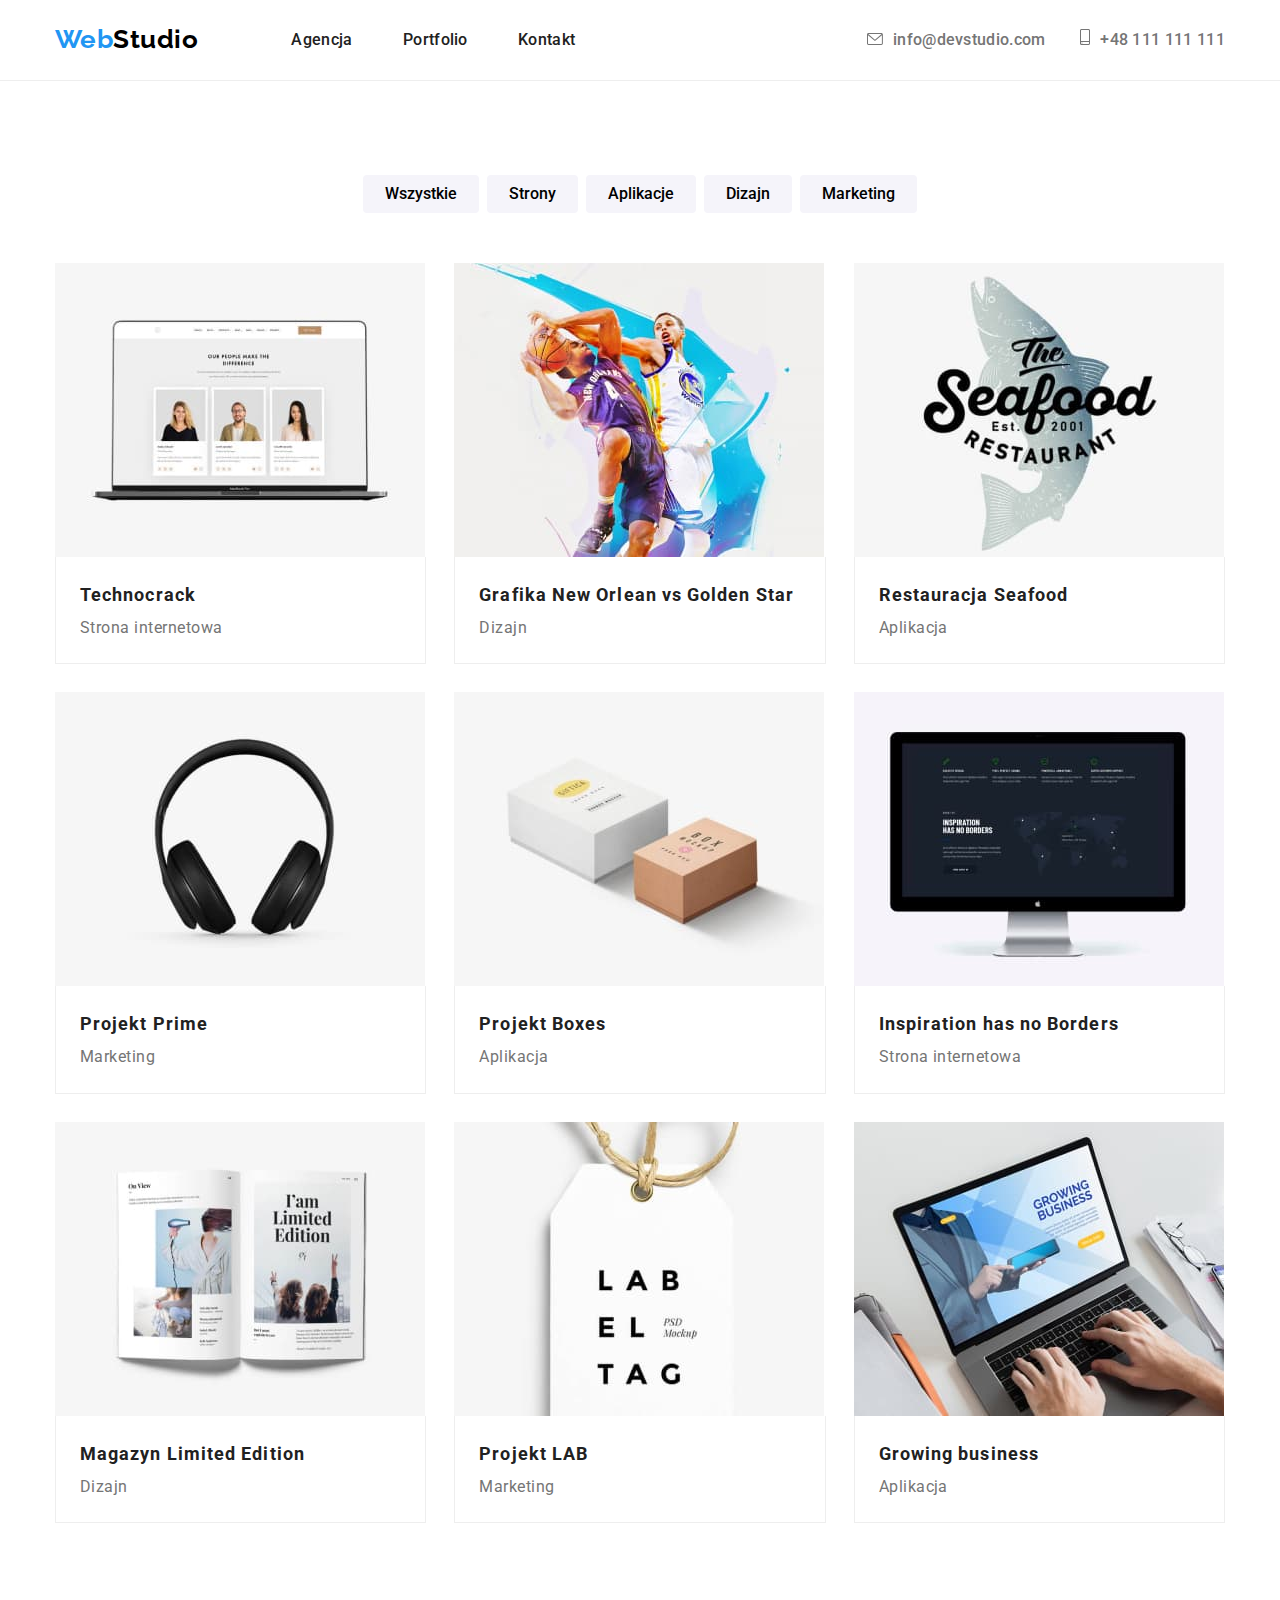
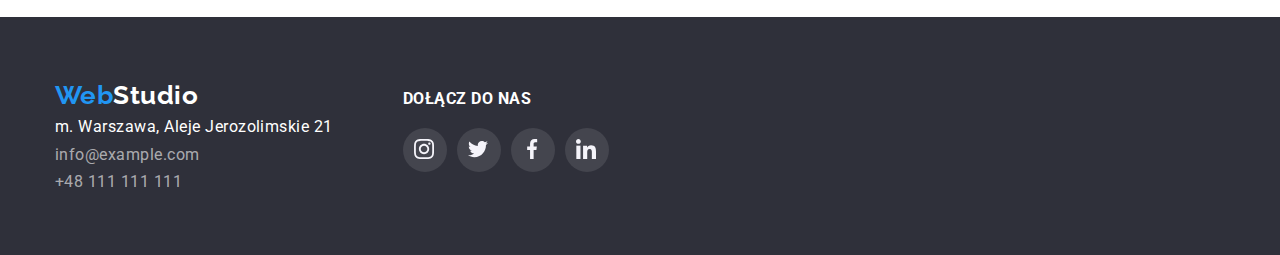
==== portfolio.html @ 818504dd "import plików" ====
<!DOCTYPE html>
<html lang="pl">
  <head>
    <meta charset="utf-8" />
    <meta
      name="portfolio"
      content="Projekty graficzne dla różnych produktów."
    />
    <title>WebStudio</title>
    <link rel="stylesheet" href="./css/modern-normalize.css" />
    <link rel="stylesheet" href="./css/styles.css" />
    <link rel="preconnect" href="https://fonts.googleapis.com" />
    <link rel="preconnect" href="https://fonts.gstatic.com" crossorigin />
    <link
      href="https://fonts.googleapis.com/css2?family=Raleway:wght@700&family=Roboto:wght@400;500;700;900&display=swap"
      rel="stylesheet"
    />
  </head>
  <body>
    <header>
      <div class="container">
        <div class="page-header">
          <div class="navigation-bar">
            <a class="logo" href="./index.html"
              ><span class="highlight">Web</span>Studio</a
            >
            <nav class="navigation">
              <a href="#" class="link">Agencja</a>
              <a href="./portfolio.html" class="link">Portfolio</a>
              <a href="#" class="link">Kontakt</a>
            </nav>
          </div>
          <div class="contact-header">
            <a href="mailto:info@devstudio.com" class="contact">
              <svg class="header-icons" width="16" height="12">
                <use href="./images/icons.svg#icon-envelope"></use></svg
              >info@devstudio.com</a
            >

            <a href="tel:+48111111111" class="contact"
              ><svg class="header-icons" width="10" height="16">
                <use href="./images/icons.svg#icon-smartphone"></use></svg
              >+48 111 111 111</a
            >
          </div>
        </div>
      </div>
    </header>
    <main>
      <section class="section">
        <div class="container">
          <ul class="category-buttons">
            <li><button type="button" class="button">Wszystkie</button></li>
            <li><button type="button" class="button">Strony</button></li>
            <li><button type="button" class="button">Aplikacje</button></li>
            <li><button type="button" class="button">Dizajn</button></li>
            <li><button type="button" class="button">Marketing</button></li>
          </ul>
          <div class="items">
            <figure class="item-box">
              <img
                class="item-image"
                src="images/technocrack-website.jpg"
                alt="Widok strony internetowej Technocrack."
                width="370"
                height="294"
              />
              <figcaption class="portfolio-title">
                <h3 class="portfolio-name">Technocrack</h3>
                <p class="portfolio-type">Strona internetowa</p>
              </figcaption>
            </figure>
            <figure class="item-box">
              <img
                class="item-image"
                src="images/basketball-graphics.jpg"
                alt="Zdjęcie dwóch koszykarzy"
                width="370"
                height="294"
              />
              <figcaption class="portfolio-title">
                <h3 class="portfolio-name">
                  Grafika New Orlean vs Golden Star
                </h3>
                <p class="portfolio-type">Dizajn</p>
              </figcaption>
            </figure>
            <figure class="item-box">
              <img
                class="item-image"
                src="images/seafood-logo.jpg"
                alt="Logo The Seafood Restaurant"
                width="370"
                height="294"
              />
              <figcaption class="portfolio-title">
                <h3 class="portfolio-name">Restauracja Seafood</h3>
                <p class="portfolio-type">Aplikacja</p>
              </figcaption>
            </figure>
            <figure class="item-box">
              <img
                class="item-image"
                src="images/headphones.jpg"
                alt="Zdjęcie słuchawek nausznych."
                width="370"
                height="294"
              />
              <figcaption class="portfolio-title">
                <h3 class="portfolio-name">Projekt Prime</h3>
                <p class="portfolio-type">Marketing</p>
              </figcaption>
            </figure>
            <figure class="item-box">
              <img
                class="item-image"
                src="images/projekt-boxes.jpg"
                alt="Zdjęcie pudełek."
                width="370"
                height="294"
              />
              <figcaption class="portfolio-title">
                <h3 class="portfolio-name">Projekt Boxes</h3>
                <p class="portfolio-type">Aplikacja</p>
              </figcaption>
            </figure>
            <figure class="item-box">
              <img
                class="item-image"
                src="images/no-borders-inspirations.jpg"
                alt="Widok strony internetowej Inspiration has no Borders."
                width="370"
                height="294"
              />
              <figcaption class="portfolio-title">
                <h3 class="portfolio-name">Inspiration has no Borders</h3>
                <p class="portfolio-type">Strona internetowa</p>
              </figcaption>
            </figure>
            <figure class="item-box">
              <img
                class="item-image"
                src="images/limited-edition-magazine.jpg"
                alt="Zdjęcie magazynu Limited Edition."
                width="370"
                height="294"
              />
              <figcaption class="portfolio-title">
                <h3 class="portfolio-name">Magazyn Limited Edition</h3>
                <p class="portfolio-type">Dizajn</p>
              </figcaption>
            </figure>
            <figure class="item-box">
              <img
                class="item-image"
                src="images/projekt-lab.jpg"
                alt="Zdjęcie etykiety."
                width="370"
                height="294"
              />
              <figcaption class="portfolio-title">
                <h3 class="portfolio-name">Projekt LAB</h3>
                <p class="portfolio-type">Marketing</p>
              </figcaption>
            </figure>
            <figure class="item-box">
              <img
                class="item-image"
                src="images/growing-business.jpg"
                alt="Widok aplikacji Growing business"
                width="370"
                height="294"
              />
              <figcaption class="portfolio-title">
                <h3 class="portfolio-name">Growing business</h3>
                <p class="portfolio-type">Aplikacja</p>
              </figcaption>
            </figure>
          </div>
        </div>
      </section>
    </main>
    <footer class="footer">
      <div class="container">
        <div class="footer-section">
          <div class="data">
            <p class="logo-footer"><span class="highlight">Web</span>Studio</p>
            <address class="address">
              m. Warszawa, Aleje Jerozolimskie 21 <br />
              <a href="mailto:info@example.com" class="contact-footer"
                >info@example.com</a
              >
              <br />
              <a href="tel:+48111111111" class="contact-footer"
                >+48 111 111 111</a
              >
            </address>
          </div>
          <div class="social-media">
            <p class="sm-text">DOŁĄCZ DO NAS</p>
            <div class="sm-icons-panel">
              <a href="#" class="sm-icon-frame">
                <svg class="sm-icons" width="20" height="20">
                  <use href="./images/icons.svg#icon-instagram-2"></use>
                </svg>
              </a>
              <a href="#" class="sm-icon-frame">
                <svg class="sm-icons" width="20" height="20">
                  <use href="./images/icons.svg#icon-twitter-1"></use>
                </svg>
              </a>
              <a href="#" class="sm-icon-frame">
                <svg class="sm-icons" width="20" height="20">
                  <use href="./images/icons.svg#icon-facebook-1"></use>
                </svg>
              </a>
              <a href="#" class="sm-icon-frame">
                <svg class="sm-icons" width="20" height="20">
                  <use href="./images/icons.svg#icon-linkedin-1"></use>
                </svg>
              </a>
            </div>
          </div>
        </div>
      </div>
    </footer>
  </body>
</html>
---- css/styles.css ----
:root {
  --highlights: #2196f3;
  --titles: #212121;
  --logo: #000000;
  --mainandaddress: #ffffff;
  --dark-grey: #2f303a;
  --cream: #f5f4fa;
  --light-grey: #757575;
}

h1,
h2,
h3,
p,
ul,
figure {
  margin: 0;
}

ul {
  padding: 0;
  list-style: none;
}

a {
  color: inherit;
  text-decoration: none;
}

img {
  display: block;
}

body {
  font-family: "Roboto", "Montserrat", "Open Sans", "Arial", sans-serif;
  color: var(--titles);
  letter-spacing: 0.03em;
  margin: 0;
}

.section {
  padding-top: 94px;
  padding-bottom: 94px;
}

.container {
  max-width: 1200px;
  padding-left: 15px;
  padding-right: 15px;
  margin: 0 auto;
}

.logo {
  font-weight: 700;
  font-size: 26px;
  color: var(--logo);
  font-family: "Raleway", sans-serif;
  line-height: 1.2;
  margin-right: 93px;
}
.highlight {
  color: var(--highlights);
}
.navigation {
  font-weight: 500;
  line-height: 1.2;
  letter-spacing: 0.02em;
}

.link:not(:last-child) {
  margin-right: 46px;
}

.link:focus,
.link:active,
.link:hover {
  color: var(--highlights);
}

.contact {
  font-weight: 500;
  color: var(--light-grey);
  line-height: 1.2;
  letter-spacing: 0.02em;
  fill: var(--light-grey);
}

.contact:last-child {
  margin-left: 30px;
}

.contact:focus,
.contact:active,
.contact:hover {
  color: var(--highlights);
  fill: var(--highlights);
}

.main-section {
  background-image: linear-gradient(
      to top,
      rgba(47, 48, 58, 0.4),
      rgba(47, 48, 58, 0.4)
    ),
    url("../images/background-image.jpg");

  background-color: var(--dark-grey);
  background-repeat: no-repeat;
  background-size: contain;
  background-position: 50% 50%;
  display: flex;
  flex-direction: column;
  align-items: center;
  justify-content: center;
  padding-top: 200px;
  padding-bottom: 200px;
}

.main-text {
  font-weight: 900;
  font-size: 44px;
  color: var(--mainandaddress);
  line-height: 1.4;
  text-align: center;
  letter-spacing: 0.06em;
  margin-bottom: 30px;
}

.main-button {
  background-color: var(--highlights);
  color: var(--mainandaddress);
  font-weight: 700;
  font-size: 16px;
  cursor: pointer;
  line-height: 1.9;
  letter-spacing: 0.06em;
  padding-top: 10px;
  padding-bottom: 10px;
  padding-left: 42px;
  padding-right: 41px;
  text-align: center;
  border-radius: 4px;
  border: 0;
  box-shadow: 0px 4px 4px rgba(0, 0, 0, 0.15);
}

.category-buttons {
  display: flex;
  justify-content: center;
  align-items: center;
  gap: 8px;
  margin-bottom: 50px;
}
.category-buttons:focus {
  color: var(--highlights);
}

.button {
  font-weight: 500;
  font-size: 16px;
  cursor: pointer;
  line-height: 1.6;
  padding-left: 22px;
  padding-right: 22px;
  padding-top: 6px;
  padding-bottom: 6px;
  border-radius: 4px;
  background-color: var(--cream);
  border: 0;
}

.button:focus,
.button:active,
.button:hover {
  background-color: var(--highlights);
  color: var(--mainandaddress);
  box-shadow: 0px 3px 1px rgba(0, 0, 0, 0.1), 0px 1px 2px rgba(0, 0, 0, 0.08),
    0px 2px 2px rgba(0, 0, 0, 0.12);
}

.footer {
  background-color: var(--dark-grey);
  padding-top: 60px;
  padding-bottom: 60px;
}
.logo-footer {
  font-family: "Raleway", sans-serif;
  font-weight: 700;
  font-size: 26px;
  color: var(--mainandaddress);
  line-height: 1.4;
}
.address {
  color: var(--mainandaddress);
  line-height: 1.7;
  font-style: normal;
}

.contact-footer {
  color: rgba(255, 255, 255, 60%);
}

.contact-footer:focus,
.contact-footer:active {
  color: var(--highlights);
}

.title {
  line-height: 1.2;
  margin-bottom: 10px;
  font-size: 14px;
}

.text {
  color: var(--light-grey);
  font-size: 14px;
  line-height: 1.7;
}

.section-title {
  font-weight: 700;
  font-size: 36px;
  line-height: 1.2;
  text-align: center;
  margin-bottom: 50px;
}

.addition {
  padding-top: 0;
}
.section-title-backgroundsection {
  background-color: var(--cream);
}

.name-card {
  background-color: var(--mainandaddress);
  text-align: center;
  width: 270px;
  padding-top: 30px;
  padding-bottom: 30px;
  border-bottom-right-radius: 4px;
  border-bottom-left-radius: 4px;
}

.name {
  font-weight: 500;
  font-size: 16px;
  line-height: 1.2;
}

.job {
  font-weight: 400;
  color: var(--light-grey);
  margin-block-start: 0;
  margin-block-end: 0;
  margin-top: 10px;
  margin-bottom: 16px;
}

.portfolio-title {
  padding-top: 20px;
  padding-bottom: 20px;
  padding-left: 24px;
  padding-right: 24px;
  border-left: 1px solid #eeeeee;
  border-bottom: 1px solid #eeeeee;
  border-right: 1px solid #eeeeee;
}

.portfolio-name {
  font-weight: 700;
  font-size: 18px;
  line-height: 2;
  letter-spacing: 0.06em;
}

.portfolio-type {
  font-size: 16px;
  color: var(--light-grey);
  line-height: 1.9;
  font-weight: 400;
}

.page-header {
  display: flex;
  justify-content: space-between;
  padding-bottom: 25px;
  padding-top: 24px;
  align-items: center;
}

.navigation-bar {
  display: flex;
  align-items: center;
}

.section-one {
  display: flex;
  flex-wrap: nowrap;
  gap: 30px;
}

.image {
  flex-basis: calc((100% - 60px) / 3);
}

.section-two {
  display: flex;
  gap: 30px;
}

.team-card {
  flex-basis: calc((100% - 90px) / 4);
  box-shadow: 0px 1px 3px rgba(0, 0, 0, 0.12), 0px 1px 1px rgba(0, 0, 0, 0.14),
    0px 2px 1px rgba(0, 0, 0, 0.2);
  border-radius: 0px 0px 4px 4px;
}

.items {
  display: flex;
  flex-wrap: wrap;
  gap: 28px;
}

.item-box {
  flex-basis: calc((100% - 56px) / 3);
  margin: 0;
}

.item-box:hover {
  box-shadow: 0px 1px 1px rgba(0, 0, 0, 0.12), 0px 4px 4px rgba(0, 0, 0, 0.06),
    1px 4px 6px rgba(0, 0, 0, 0.16);
}

header {
  border-bottom: 1px solid #eeeeee;
}

.title-list {
  display: flex;
  gap: 30px;
}

.title-list-item {
  flex-basis: calc((100% - 90px) / 4);
}

.header-icons {
  margin-right: 10px;
}

.data {
  margin-right: 70px;
}
.footer-section {
  display: flex;
  align-items: baseline;
}

.sm-text {
  color: var(--mainandaddress);
  font-weight: 700;
  margin-bottom: 20px;
}

.sm-icons-panel {
  fill: var(--mainandaddress);
  display: flex;
  gap: 10px;
}

.title-icons {
  padding-top: 25px;
  padding-bottom: 25px;
}

.title-picture {
  background-color: var(--cream);
  border-radius: 4px;
  margin-bottom: 30px;
}

.sm-icons {
  fill: #f5f4fa;
}

.sm-icon-frame {
  width: 44px;
  height: 44px;
  border-radius: 50%;
  background-color: rgba(255, 255, 255, 0.1);
  padding: 11px;
}

.sm-icon-frame:hover,
.sm-icon-frame:active,
.sm-icon-frame:focus {
  background-color: var(--highlights);
}

.customer-box {
  display: flex;
  gap: 30px;
}
.customer-icons {
  fill: #afb1b8;
  padding-top: 17.1px;
  padding-bottom: 14.25px;
}

.customers-picture {
  border: 1px solid #afb1b8;
  border-radius: 4px;
  flex-basis: calc((100% - 150px) / 6);
}

.customers-picture:hover,
.customers-picture:active,
.customers-picture:focus,
.customer-icons:hover,
.customer-icons:active,
.customer-icons:focus {
  border-color: var(--highlights);
  fill: var(--highlights);
}

.team-sm {
  display: flex;
  gap: 10px;
  justify-content: center;
}

.team-sm-icon-frame {
  width: 44px;
  height: 44px;
  border-radius: 50%;
  padding: 11px;
}

.team-sm-icons {
  fill: #afb1b8;
}

.team-sm-icon-frame:hover,
.team-sm-icon-frame:focus,
.team-sm-icon-frame:hover .team-sm-icons,
.team-sm-icon-frame:focus .team-sm-icons {
  background-color: var(--highlights);
  fill: var(--mainandaddress);
}
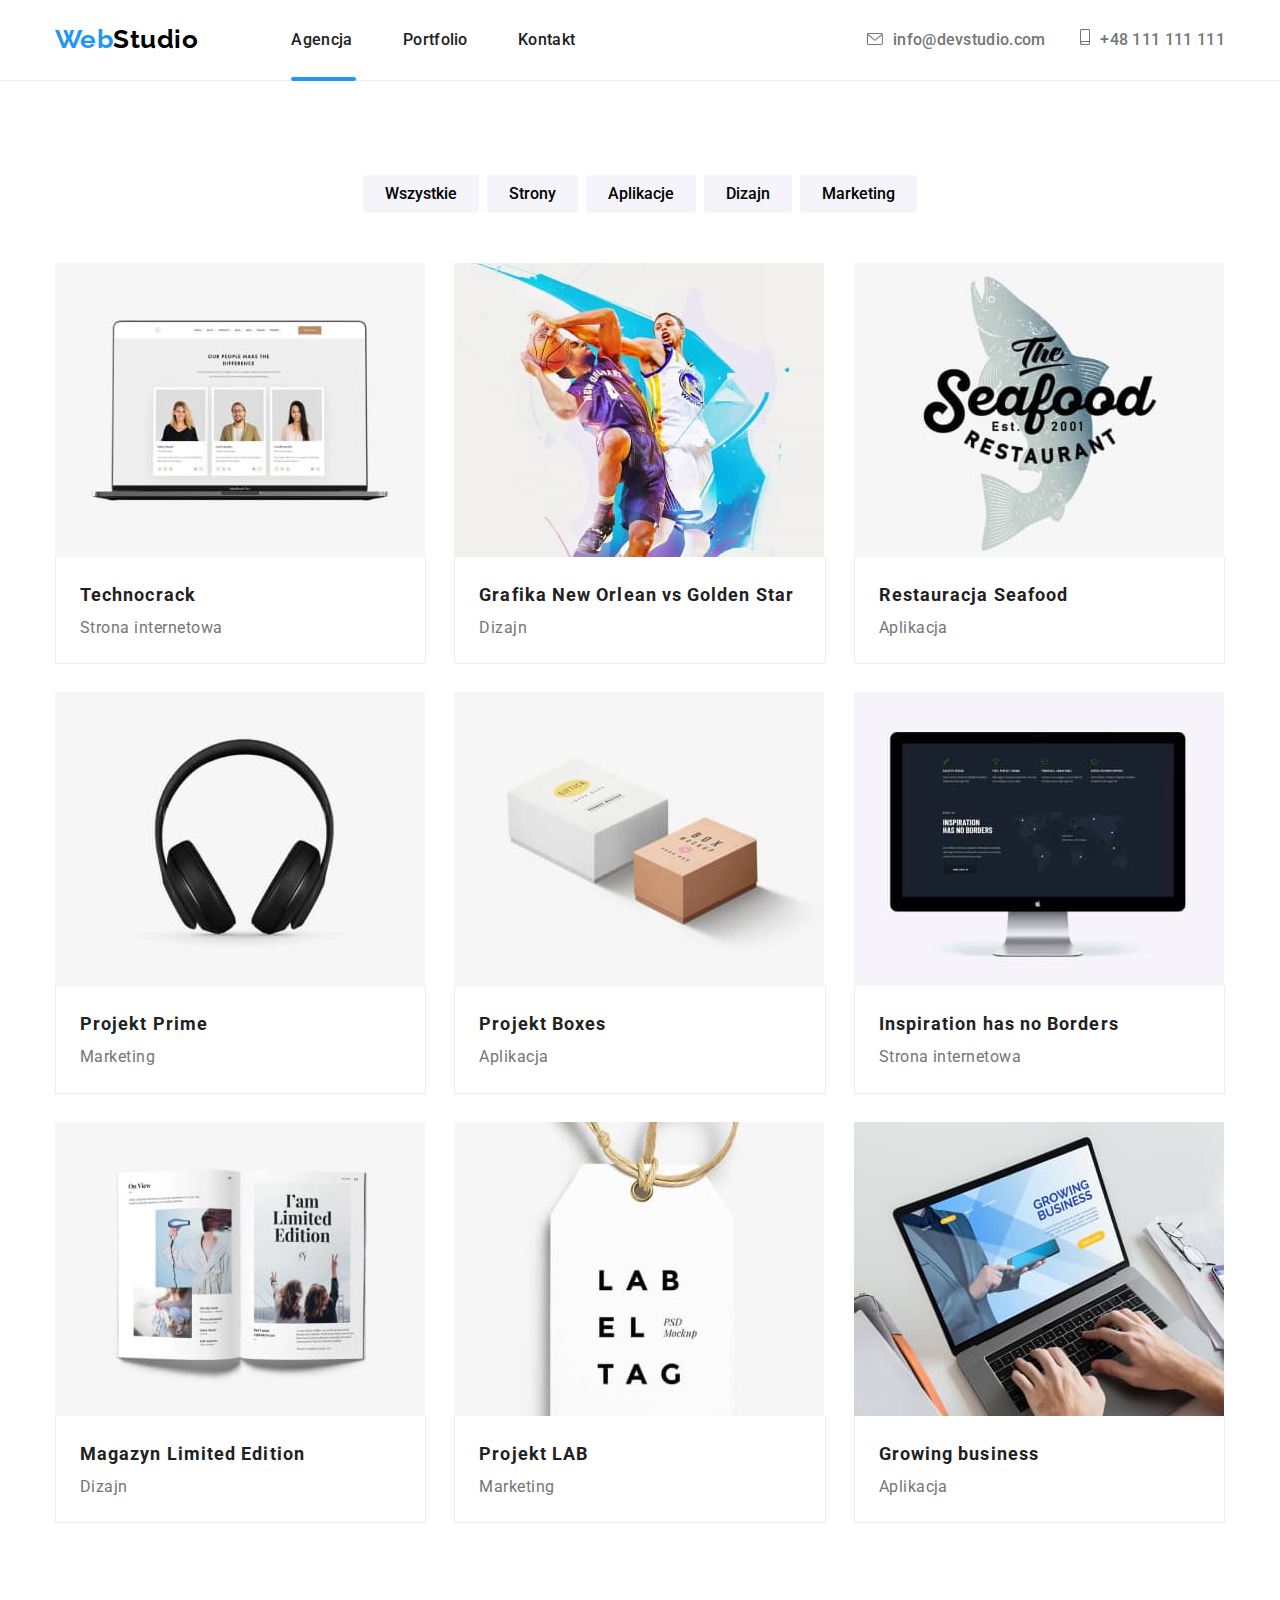
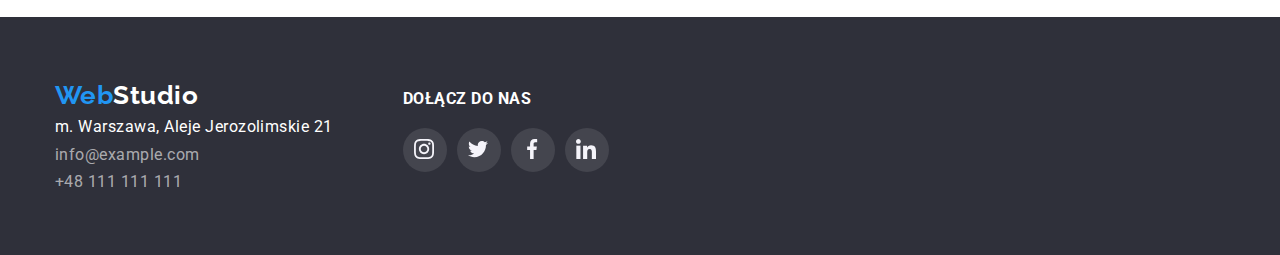
==== commit 60c7d86a: "podkreślenia" ====
--- a/portfolio.html
+++ b/portfolio.html
@@ -26,7 +26,7 @@
             >
             <nav class="navigation">
               <a href="#" class="link">Agencja</a>
-              <a href="./portfolio.html" class="link">Portfolio</a>
+              <a href="./portfolio.html" class="link active">Portfolio</a>
               <a href="#" class="link">Kontakt</a>
             </nav>
           </div>
--- a/css/styles.css
+++ b/css/styles.css
@@ -67,6 +67,11 @@
   letter-spacing: 0.02em;
 }
 
+.link {
+  transition-duration: 250ms;
+  transition-timing-function: cubic-bezier(0.4, 0, 0.2, 1);
+}
+
 .link:not(:last-child) {
   margin-right: 46px;
 }
@@ -75,6 +80,22 @@
 .link:active,
 .link:hover {
   color: var(--highlights);
+}
+
+.active {
+  position: relative;
+}
+
+.active::after {
+  content: "";
+  position: absolute;
+  bottom: 0;
+  margin-bottom: -32px;
+  width: 100%;
+  display: block;
+  height: 4px;
+  background-color: var(--highlights);
+  border-radius: 2px;
 }
 
 .contact {
@@ -83,6 +104,8 @@
   line-height: 1.2;
   letter-spacing: 0.02em;
   fill: var(--light-grey);
+  transition-duration: 250ms;
+  transition-timing-function: cubic-bezier(0.4, 0, 0.2, 1);
 }
 
 .contact:last-child {
@@ -150,6 +173,8 @@
   align-items: center;
   gap: 8px;
   margin-bottom: 50px;
+  transition-duration: 250ms;
+  transition-timing-function: cubic-bezier(0.4, 0, 0.2, 1);
 }
 .category-buttons:focus {
   color: var(--highlights);
@@ -167,6 +192,8 @@
   border-radius: 4px;
   background-color: var(--cream);
   border: 0;
+  transition-duration: 250ms;
+  transition-timing-function: cubic-bezier(0.4, 0, 0.2, 1);
 }
 
 .button:focus,
@@ -198,6 +225,8 @@
 
 .contact-footer {
   color: rgba(255, 255, 255, 60%);
+  transition-duration: 250ms;
+  transition-timing-function: cubic-bezier(0.4, 0, 0.2, 1);
 }
 
 .contact-footer:focus,
@@ -302,6 +331,23 @@
 
 .image {
   flex-basis: calc((100% - 60px) / 3);
+  position: relative;
+}
+
+.image > .label {
+  position: absolute;
+  bottom: 0;
+  background: rgba(47, 48, 58, 0.8);
+  font-weight: 700;
+  font-size: 14px;
+  line-height: 1.15;
+  text-align: center;
+  letter-spacing: 0.03em;
+  text-transform: uppercase;
+  color: var(--mainandaddress);
+  width: 100%;
+  padding-top: 27px;
+  padding-bottom: 27px;
 }
 
 .section-two {
@@ -390,6 +436,8 @@
   border-radius: 50%;
   background-color: rgba(255, 255, 255, 0.1);
   padding: 11px;
+  transition-duration: 250ms;
+  transition-timing-function: cubic-bezier(0.4, 0, 0.2, 1);
 }
 
 .sm-icon-frame:hover,
@@ -406,12 +454,16 @@
   fill: #afb1b8;
   padding-top: 17.1px;
   padding-bottom: 14.25px;
+  transition-duration: 250ms;
+  transition-timing-function: cubic-bezier(0.4, 0, 0.2, 1);
 }
 
 .customers-picture {
   border: 1px solid #afb1b8;
   border-radius: 4px;
   flex-basis: calc((100% - 150px) / 6);
+  transition-duration: 250ms;
+  transition-timing-function: cubic-bezier(0.4, 0, 0.2, 1);
 }
 
 .customers-picture:hover,
@@ -435,10 +487,14 @@
   height: 44px;
   border-radius: 50%;
   padding: 11px;
+  transition-duration: 250ms;
+  transition-timing-function: cubic-bezier(0.4, 0, 0.2, 1);
 }
 
 .team-sm-icons {
   fill: #afb1b8;
+  transition-duration: 250ms;
+  transition-timing-function: cubic-bezier(0.4, 0, 0.2, 1);
 }
 
 .team-sm-icon-frame:hover,
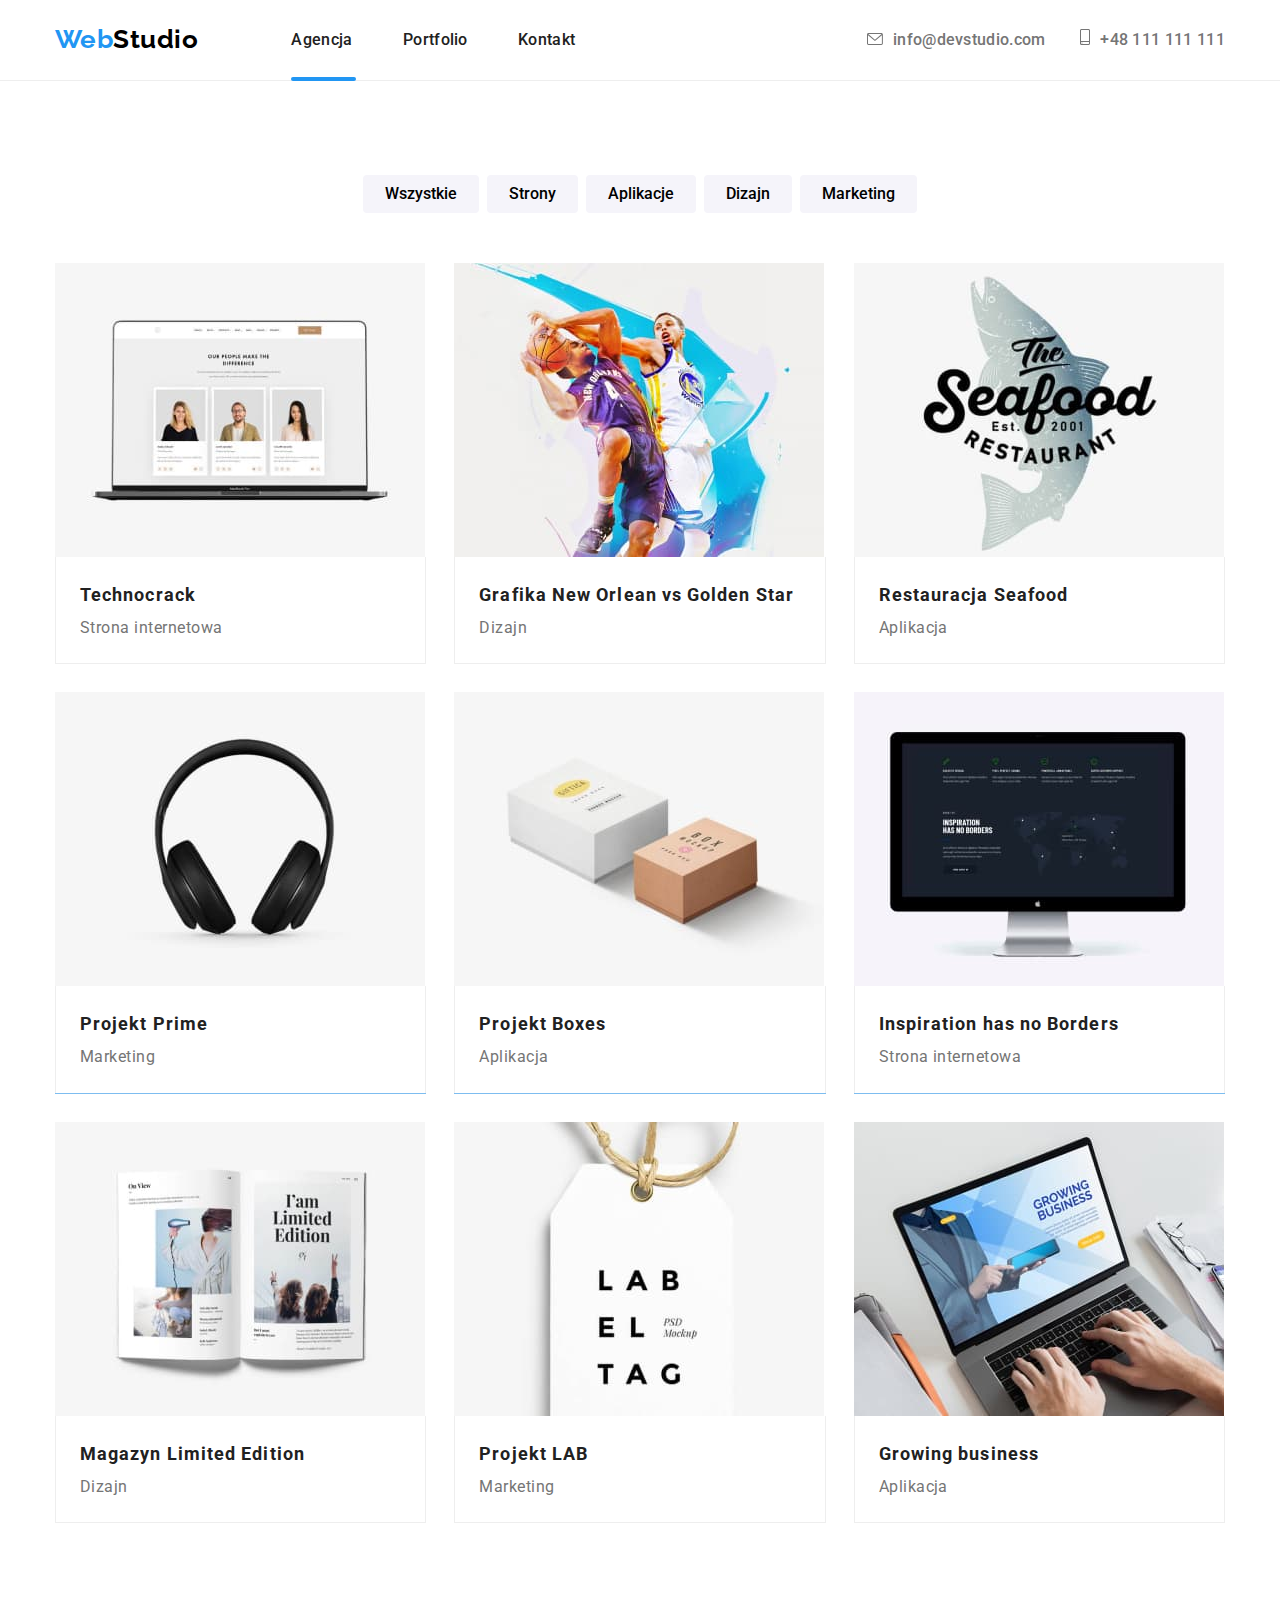
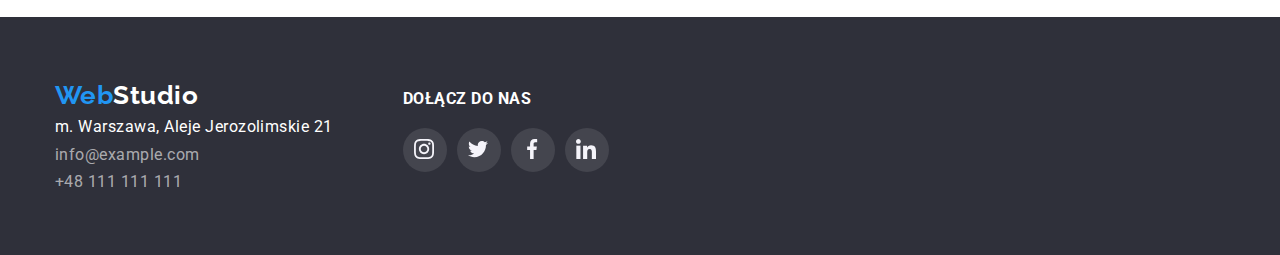
==== commit 0587c0cd: "animacja overlay" ====
--- a/portfolio.html
+++ b/portfolio.html
@@ -25,7 +25,7 @@
               ><span class="highlight">Web</span>Studio</a
             >
             <nav class="navigation">
-              <a href="#" class="link">Agencja</a>
+              <a href="./index.html" class="link">Agencja</a>
               <a href="./portfolio.html" class="link active">Portfolio</a>
               <a href="#" class="link">Kontakt</a>
             </nav>
@@ -65,6 +65,13 @@
                 width="370"
                 height="294"
               />
+              <div class="overlay">
+                <p>
+                  Technoduck is a state-of-the-art coronavirus distribution
+                  platform. Companies use this platform for digital espionage
+                  and attacks on competitors' secure servers.
+                </p>
+              </div>
               <figcaption class="portfolio-title">
                 <h3 class="portfolio-name">Technocrack</h3>
                 <p class="portfolio-type">Strona internetowa</p>
@@ -78,6 +85,13 @@
                 width="370"
                 height="294"
               />
+              <div class="overlay">
+                <p>
+                  Technoduck is a state-of-the-art coronavirus distribution
+                  platform. Companies use this platform for digital espionage
+                  and attacks on competitors' secure servers.
+                </p>
+              </div>
               <figcaption class="portfolio-title">
                 <h3 class="portfolio-name">
                   Grafika New Orlean vs Golden Star
@@ -93,6 +107,13 @@
                 width="370"
                 height="294"
               />
+              <div class="overlay">
+                <p>
+                  Technoduck is a state-of-the-art coronavirus distribution
+                  platform. Companies use this platform for digital espionage
+                  and attacks on competitors' secure servers.
+                </p>
+              </div>
               <figcaption class="portfolio-title">
                 <h3 class="portfolio-name">Restauracja Seafood</h3>
                 <p class="portfolio-type">Aplikacja</p>
@@ -106,6 +127,13 @@
                 width="370"
                 height="294"
               />
+              <div class="overlay">
+                <p>
+                  Technoduck is a state-of-the-art coronavirus distribution
+                  platform. Companies use this platform for digital espionage
+                  and attacks on competitors' secure servers.
+                </p>
+              </div>
               <figcaption class="portfolio-title">
                 <h3 class="portfolio-name">Projekt Prime</h3>
                 <p class="portfolio-type">Marketing</p>
@@ -119,6 +147,13 @@
                 width="370"
                 height="294"
               />
+              <div class="overlay">
+                <p>
+                  Technoduck is a state-of-the-art coronavirus distribution
+                  platform. Companies use this platform for digital espionage
+                  and attacks on competitors' secure servers.
+                </p>
+              </div>
               <figcaption class="portfolio-title">
                 <h3 class="portfolio-name">Projekt Boxes</h3>
                 <p class="portfolio-type">Aplikacja</p>
@@ -132,6 +167,13 @@
                 width="370"
                 height="294"
               />
+              <div class="overlay">
+                <p>
+                  Technoduck is a state-of-the-art coronavirus distribution
+                  platform. Companies use this platform for digital espionage
+                  and attacks on competitors' secure servers.
+                </p>
+              </div>
               <figcaption class="portfolio-title">
                 <h3 class="portfolio-name">Inspiration has no Borders</h3>
                 <p class="portfolio-type">Strona internetowa</p>
@@ -145,6 +187,13 @@
                 width="370"
                 height="294"
               />
+              <div class="overlay">
+                <p>
+                  Technoduck is a state-of-the-art coronavirus distribution
+                  platform. Companies use this platform for digital espionage
+                  and attacks on competitors' secure servers.
+                </p>
+              </div>
               <figcaption class="portfolio-title">
                 <h3 class="portfolio-name">Magazyn Limited Edition</h3>
                 <p class="portfolio-type">Dizajn</p>
@@ -158,6 +207,13 @@
                 width="370"
                 height="294"
               />
+              <div class="overlay">
+                <p>
+                  Technoduck is a state-of-the-art coronavirus distribution
+                  platform. Companies use this platform for digital espionage
+                  and attacks on competitors' secure servers.
+                </p>
+              </div>
               <figcaption class="portfolio-title">
                 <h3 class="portfolio-name">Projekt LAB</h3>
                 <p class="portfolio-type">Marketing</p>
@@ -171,6 +227,13 @@
                 width="370"
                 height="294"
               />
+              <div class="overlay">
+                <p>
+                  Technoduck is a state-of-the-art coronavirus distribution
+                  platform. Companies use this platform for digital espionage
+                  and attacks on competitors' secure servers.
+                </p>
+              </div>
               <figcaption class="portfolio-title">
                 <h3 class="portfolio-name">Growing business</h3>
                 <p class="portfolio-type">Aplikacja</p>
--- a/css/styles.css
+++ b/css/styles.css
@@ -371,11 +371,38 @@
 .item-box {
   flex-basis: calc((100% - 56px) / 3);
   margin: 0;
+  overflow: hidden;
+  position: relative;
 }
 
 .item-box:hover {
   box-shadow: 0px 1px 1px rgba(0, 0, 0, 0.12), 0px 4px 4px rgba(0, 0, 0, 0.06),
     1px 4px 6px rgba(0, 0, 0, 0.16);
+}
+
+.item-box:hover .overlay {
+  transform: translatey(0);
+}
+
+.overlay {
+  position: absolute;
+  top: 0;
+  width: 100%;
+  height: 100%;
+  transform: translatey(100%);
+  transition: transform 500ms ease;
+}
+
+.overlay > p {
+  background-color: rgba(33, 150, 243, 0.9);
+  color: var(--mainandaddress);
+  font-size: 18px;
+  line-height: 1.56;
+  letter-spacing: 0.03em;
+  padding-left: 24px;
+  padding-right: 24px;
+  padding-top: 63px;
+  padding-bottom: 91px;
 }
 
 header {
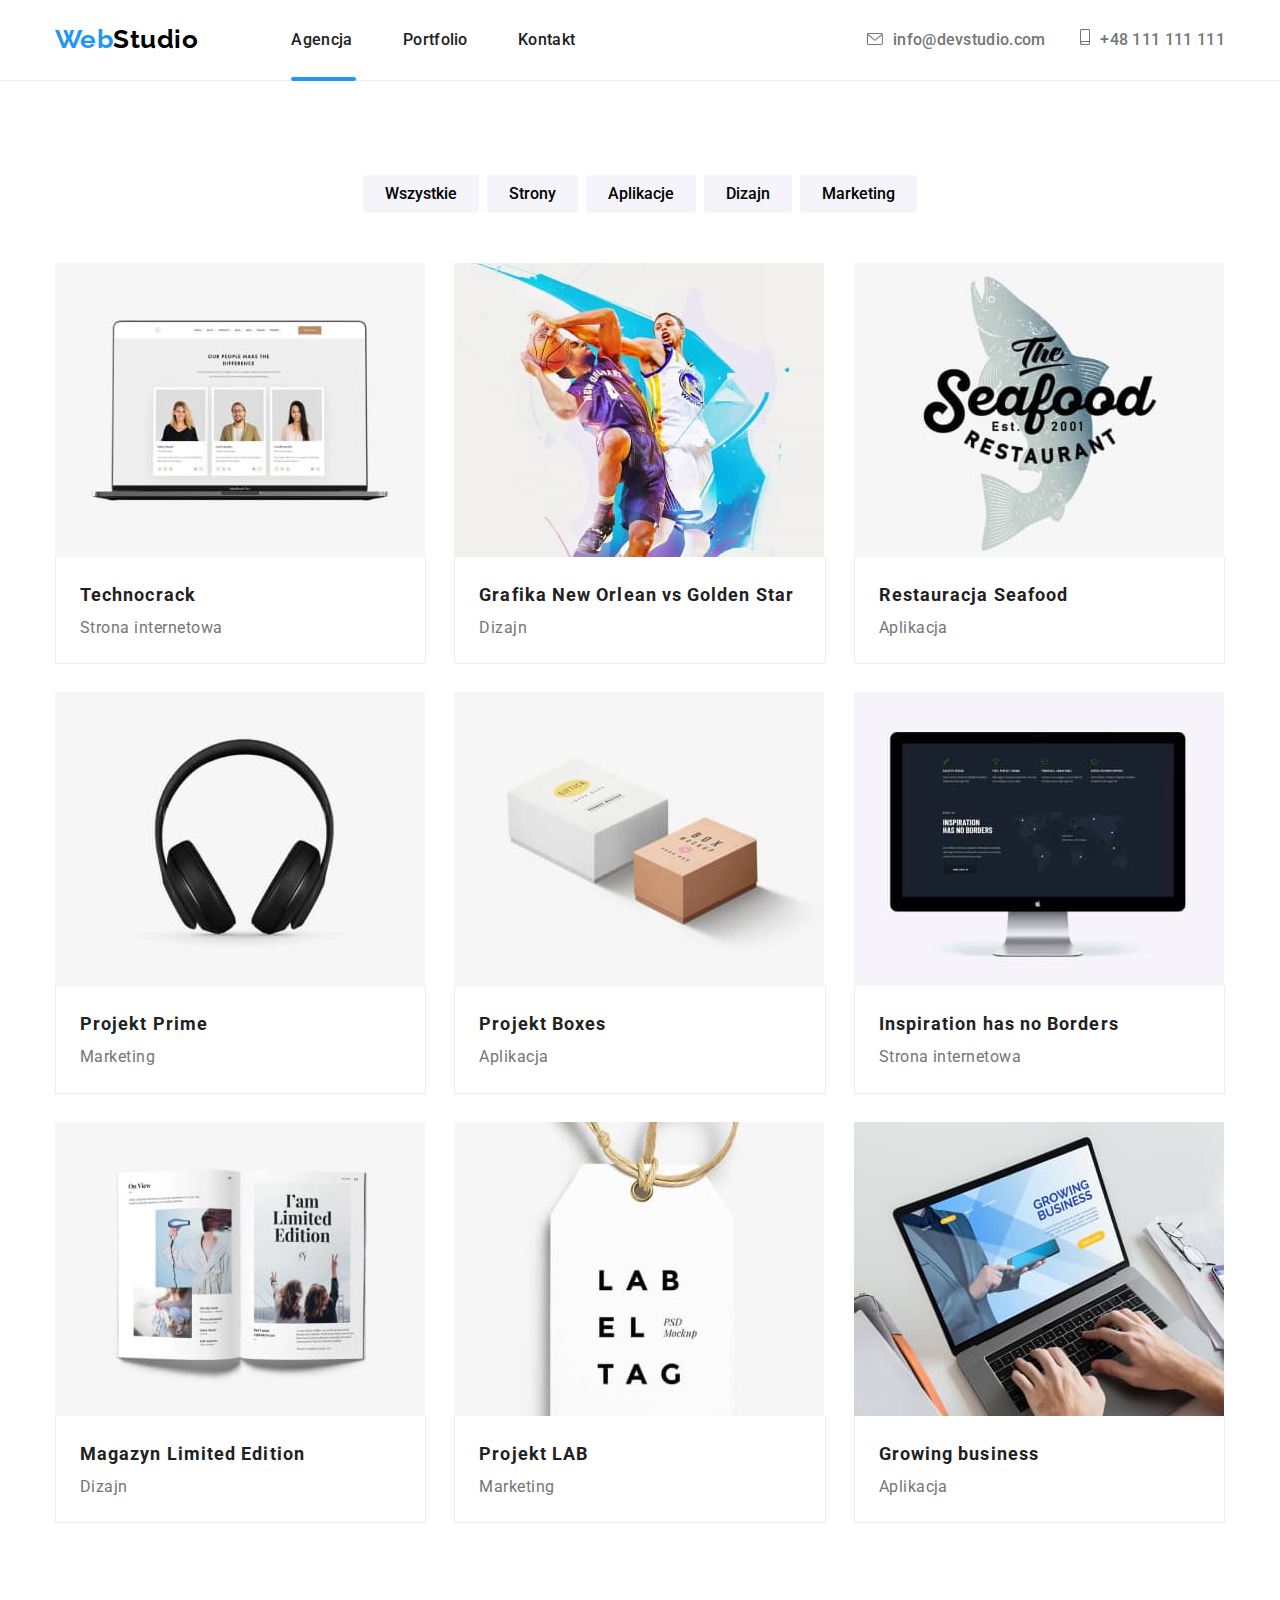
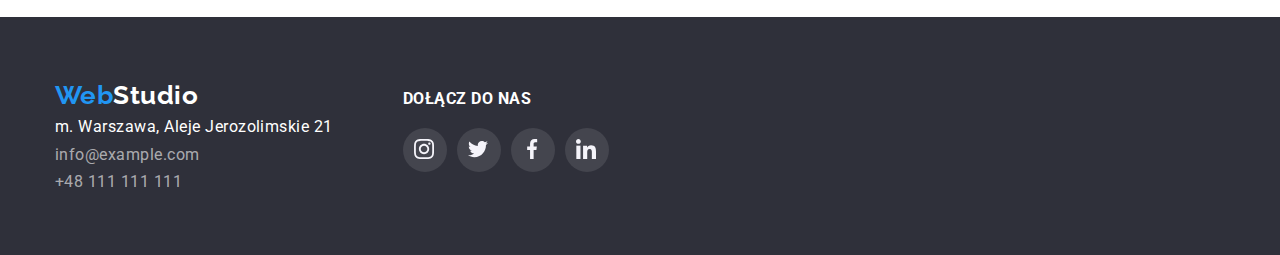
==== commit 189743cf: "nakładki" ====
--- a/portfolio.html
+++ b/portfolio.html
@@ -58,19 +58,21 @@
           </ul>
           <div class="items">
             <figure class="item-box">
-              <img
-                class="item-image"
-                src="images/technocrack-website.jpg"
-                alt="Widok strony internetowej Technocrack."
-                width="370"
-                height="294"
-              />
-              <div class="overlay">
-                <p>
-                  Technoduck is a state-of-the-art coronavirus distribution
-                  platform. Companies use this platform for digital espionage
-                  and attacks on competitors' secure servers.
-                </p>
+              <div class="item-box-animation">
+                <img
+                  class="item-image"
+                  src="images/technocrack-website.jpg"
+                  alt="Widok strony internetowej Technocrack."
+                  width="370"
+                  height="294"
+                />
+                <div class="overlay">
+                  <p>
+                    Technoduck is a state-of-the-art coronavirus distribution
+                    platform. Companies use this platform for digital espionage
+                    and attacks on competitors' secure servers.
+                  </p>
+                </div>
               </div>
               <figcaption class="portfolio-title">
                 <h3 class="portfolio-name">Technocrack</h3>
@@ -78,19 +80,21 @@
               </figcaption>
             </figure>
             <figure class="item-box">
-              <img
-                class="item-image"
-                src="images/basketball-graphics.jpg"
-                alt="Zdjęcie dwóch koszykarzy"
-                width="370"
-                height="294"
-              />
-              <div class="overlay">
-                <p>
-                  Technoduck is a state-of-the-art coronavirus distribution
-                  platform. Companies use this platform for digital espionage
-                  and attacks on competitors' secure servers.
-                </p>
+              <div class="item-box-animation">
+                <img
+                  class="item-image"
+                  src="images/basketball-graphics.jpg"
+                  alt="Zdjęcie dwóch koszykarzy"
+                  width="370"
+                  height="294"
+                />
+                <div class="overlay">
+                  <p>
+                    Technoduck is a state-of-the-art coronavirus distribution
+                    platform. Companies use this platform for digital espionage
+                    and attacks on competitors' secure servers.
+                  </p>
+                </div>
               </div>
               <figcaption class="portfolio-title">
                 <h3 class="portfolio-name">
@@ -100,19 +104,21 @@
               </figcaption>
             </figure>
             <figure class="item-box">
-              <img
-                class="item-image"
-                src="images/seafood-logo.jpg"
-                alt="Logo The Seafood Restaurant"
-                width="370"
-                height="294"
-              />
-              <div class="overlay">
-                <p>
-                  Technoduck is a state-of-the-art coronavirus distribution
-                  platform. Companies use this platform for digital espionage
-                  and attacks on competitors' secure servers.
-                </p>
+              <div class="item-box-animation">
+                <img
+                  class="item-image"
+                  src="images/seafood-logo.jpg"
+                  alt="Logo The Seafood Restaurant"
+                  width="370"
+                  height="294"
+                />
+                <div class="overlay">
+                  <p>
+                    Technoduck is a state-of-the-art coronavirus distribution
+                    platform. Companies use this platform for digital espionage
+                    and attacks on competitors' secure servers.
+                  </p>
+                </div>
               </div>
               <figcaption class="portfolio-title">
                 <h3 class="portfolio-name">Restauracja Seafood</h3>
@@ -120,19 +126,21 @@
               </figcaption>
             </figure>
             <figure class="item-box">
-              <img
-                class="item-image"
-                src="images/headphones.jpg"
-                alt="Zdjęcie słuchawek nausznych."
-                width="370"
-                height="294"
-              />
-              <div class="overlay">
-                <p>
-                  Technoduck is a state-of-the-art coronavirus distribution
-                  platform. Companies use this platform for digital espionage
-                  and attacks on competitors' secure servers.
-                </p>
+              <div class="item-box-animation">
+                <img
+                  class="item-image"
+                  src="images/headphones.jpg"
+                  alt="Zdjęcie słuchawek nausznych."
+                  width="370"
+                  height="294"
+                />
+                <div class="overlay">
+                  <p>
+                    Technoduck is a state-of-the-art coronavirus distribution
+                    platform. Companies use this platform for digital espionage
+                    and attacks on competitors' secure servers.
+                  </p>
+                </div>
               </div>
               <figcaption class="portfolio-title">
                 <h3 class="portfolio-name">Projekt Prime</h3>
@@ -140,19 +148,21 @@
               </figcaption>
             </figure>
             <figure class="item-box">
-              <img
-                class="item-image"
-                src="images/projekt-boxes.jpg"
-                alt="Zdjęcie pudełek."
-                width="370"
-                height="294"
-              />
-              <div class="overlay">
-                <p>
-                  Technoduck is a state-of-the-art coronavirus distribution
-                  platform. Companies use this platform for digital espionage
-                  and attacks on competitors' secure servers.
-                </p>
+              <div class="item-box-animation">
+                <img
+                  class="item-image"
+                  src="images/projekt-boxes.jpg"
+                  alt="Zdjęcie pudełek."
+                  width="370"
+                  height="294"
+                />
+                <div class="overlay">
+                  <p>
+                    Technoduck is a state-of-the-art coronavirus distribution
+                    platform. Companies use this platform for digital espionage
+                    and attacks on competitors' secure servers.
+                  </p>
+                </div>
               </div>
               <figcaption class="portfolio-title">
                 <h3 class="portfolio-name">Projekt Boxes</h3>
@@ -160,19 +170,21 @@
               </figcaption>
             </figure>
             <figure class="item-box">
-              <img
-                class="item-image"
-                src="images/no-borders-inspirations.jpg"
-                alt="Widok strony internetowej Inspiration has no Borders."
-                width="370"
-                height="294"
-              />
-              <div class="overlay">
-                <p>
-                  Technoduck is a state-of-the-art coronavirus distribution
-                  platform. Companies use this platform for digital espionage
-                  and attacks on competitors' secure servers.
-                </p>
+              <div class="item-box-animation">
+                <img
+                  class="item-image"
+                  src="images/no-borders-inspirations.jpg"
+                  alt="Widok strony internetowej Inspiration has no Borders."
+                  width="370"
+                  height="294"
+                />
+                <div class="overlay">
+                  <p>
+                    Technoduck is a state-of-the-art coronavirus distribution
+                    platform. Companies use this platform for digital espionage
+                    and attacks on competitors' secure servers.
+                  </p>
+                </div>
               </div>
               <figcaption class="portfolio-title">
                 <h3 class="portfolio-name">Inspiration has no Borders</h3>
@@ -180,19 +192,21 @@
               </figcaption>
             </figure>
             <figure class="item-box">
-              <img
-                class="item-image"
-                src="images/limited-edition-magazine.jpg"
-                alt="Zdjęcie magazynu Limited Edition."
-                width="370"
-                height="294"
-              />
-              <div class="overlay">
-                <p>
-                  Technoduck is a state-of-the-art coronavirus distribution
-                  platform. Companies use this platform for digital espionage
-                  and attacks on competitors' secure servers.
-                </p>
+              <div class="item-box-animation">
+                <img
+                  class="item-image"
+                  src="images/limited-edition-magazine.jpg"
+                  alt="Zdjęcie magazynu Limited Edition."
+                  width="370"
+                  height="294"
+                />
+                <div class="overlay">
+                  <p>
+                    Technoduck is a state-of-the-art coronavirus distribution
+                    platform. Companies use this platform for digital espionage
+                    and attacks on competitors' secure servers.
+                  </p>
+                </div>
               </div>
               <figcaption class="portfolio-title">
                 <h3 class="portfolio-name">Magazyn Limited Edition</h3>
@@ -200,19 +214,21 @@
               </figcaption>
             </figure>
             <figure class="item-box">
-              <img
-                class="item-image"
-                src="images/projekt-lab.jpg"
-                alt="Zdjęcie etykiety."
-                width="370"
-                height="294"
-              />
-              <div class="overlay">
-                <p>
-                  Technoduck is a state-of-the-art coronavirus distribution
-                  platform. Companies use this platform for digital espionage
-                  and attacks on competitors' secure servers.
-                </p>
+              <div class="item-box-animation">
+                <img
+                  class="item-image"
+                  src="images/projekt-lab.jpg"
+                  alt="Zdjęcie etykiety."
+                  width="370"
+                  height="294"
+                />
+                <div class="overlay">
+                  <p>
+                    Technoduck is a state-of-the-art coronavirus distribution
+                    platform. Companies use this platform for digital espionage
+                    and attacks on competitors' secure servers.
+                  </p>
+                </div>
               </div>
               <figcaption class="portfolio-title">
                 <h3 class="portfolio-name">Projekt LAB</h3>
@@ -220,19 +236,21 @@
               </figcaption>
             </figure>
             <figure class="item-box">
-              <img
-                class="item-image"
-                src="images/growing-business.jpg"
-                alt="Widok aplikacji Growing business"
-                width="370"
-                height="294"
-              />
-              <div class="overlay">
-                <p>
-                  Technoduck is a state-of-the-art coronavirus distribution
-                  platform. Companies use this platform for digital espionage
-                  and attacks on competitors' secure servers.
-                </p>
+              <div class="item-box-animation">
+                <img
+                  class="item-image"
+                  src="images/growing-business.jpg"
+                  alt="Widok aplikacji Growing business"
+                  width="370"
+                  height="294"
+                />
+                <div class="overlay">
+                  <p>
+                    Technoduck is a state-of-the-art coronavirus distribution
+                    platform. Companies use this platform for digital espionage
+                    and attacks on competitors' secure servers.
+                  </p>
+                </div>
               </div>
               <figcaption class="portfolio-title">
                 <h3 class="portfolio-name">Growing business</h3>
--- a/css/styles.css
+++ b/css/styles.css
@@ -371,6 +371,9 @@
 .item-box {
   flex-basis: calc((100% - 56px) / 3);
   margin: 0;
+}
+
+.item-box-animation {
   overflow: hidden;
   position: relative;
 }
@@ -531,3 +534,40 @@
   background-color: var(--highlights);
   fill: var(--mainandaddress);
 }
+
+.backdrop {
+  position: fixed;
+  left: 0;
+  top: 0;
+  width: 100%;
+  height: 100%;
+  background-color: rgba(0, 0, 0, 0.1);
+}
+
+.modal {
+  position: absolute;
+  top: 50%;
+  left: 50%;
+  transform: translate(-50%, -50%);
+  width: 528px;
+  min-height: 581px;
+  border-radius: 4px;
+  background-color: var(--mainandaddress);
+}
+
+.close-btn {
+  position: absolute;
+  top: 8px;
+  right: 8px;
+  width: 30px;
+  height: 30px;
+  background-color: var(--mainandaddress);
+  border: 1px solid rgba(0, 0, 0, 0.1);
+  border-radius: 50%;
+  cursor: pointer;
+}
+.is-hidden {
+  opacity: 0;
+  visibility: hidden;
+  pointer-events: none;
+}
